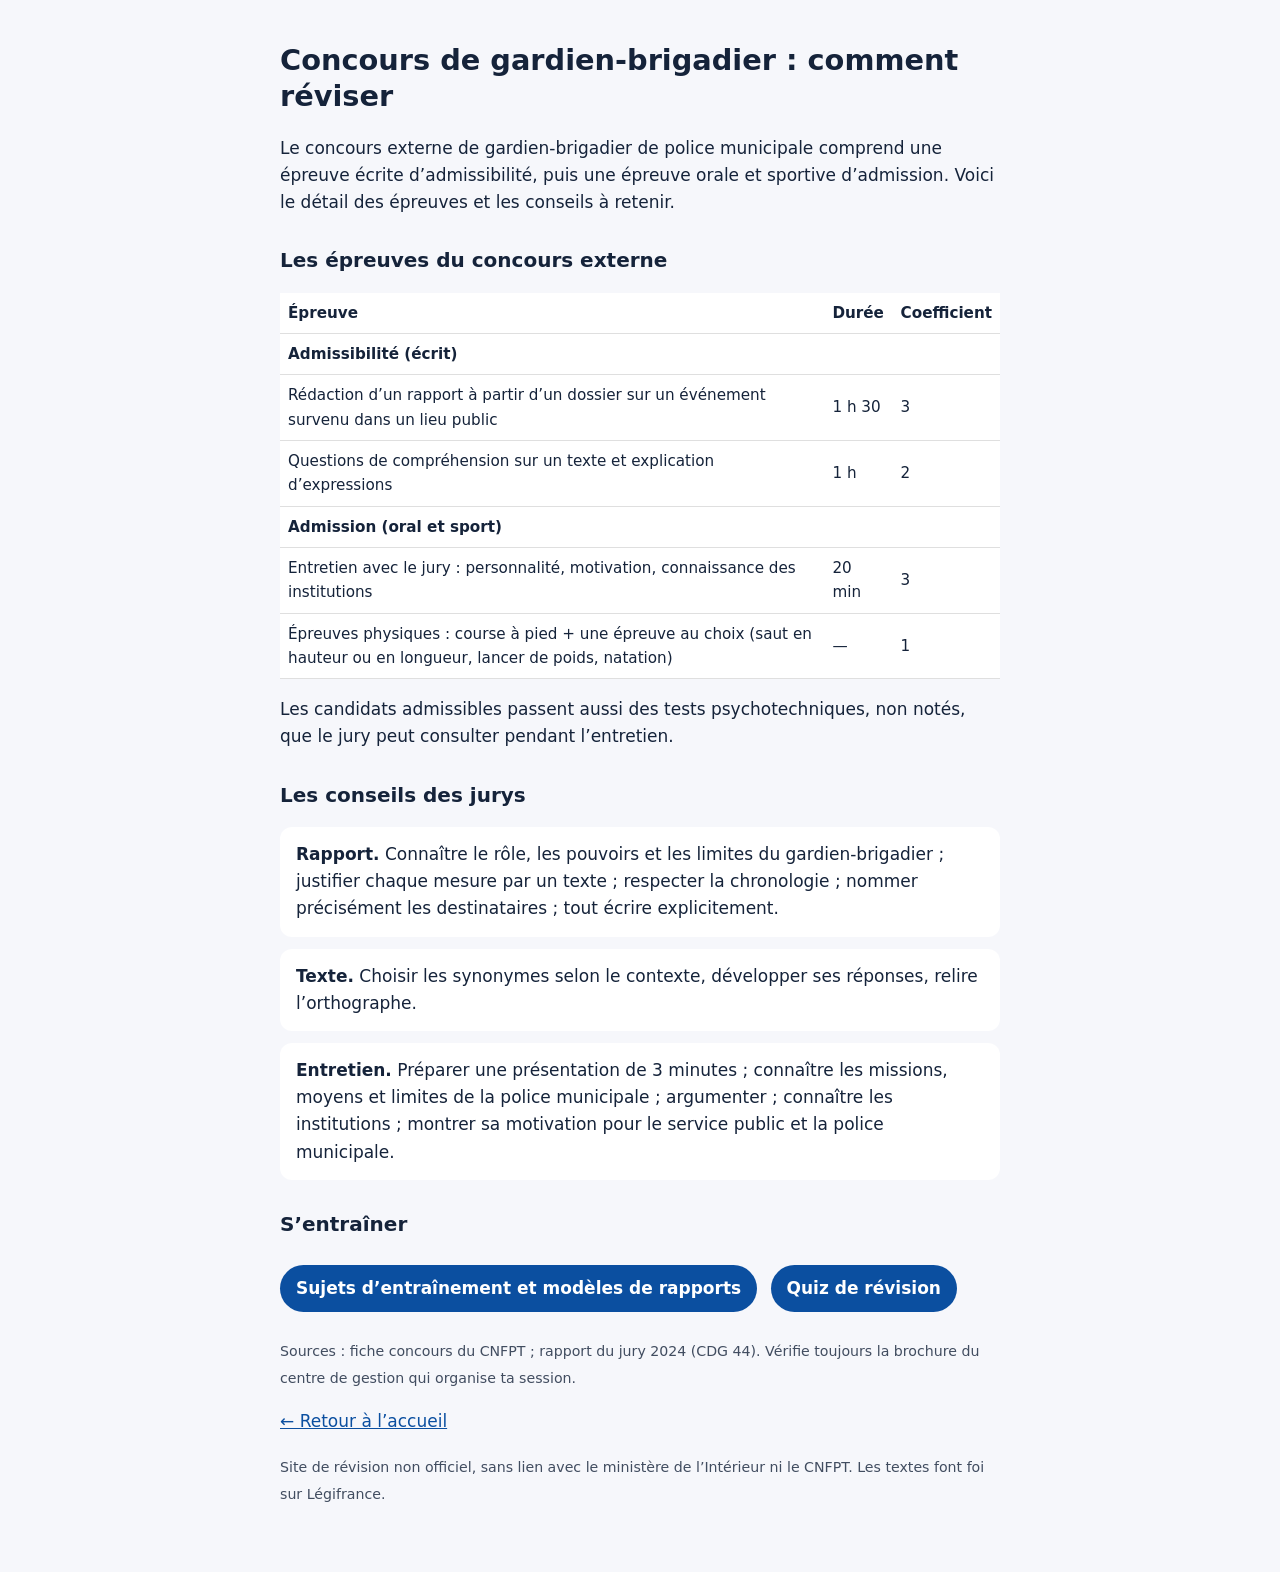
==== concours-gardien-brigadier/index.html @ be0a2b65 "Migration du site La Police Municipale vers le compte Altar037-ux Adresse principale : https://altar" ====
<!doctype html>
<html lang="fr">
<head>
<meta charset="utf-8">
<meta name="viewport" content="width=device-width, initial-scale=1">
<title>Concours de gardien-brigadier : épreuves et conseils | La Police Municipale</title>
<meta name="description" content="Épreuves du concours externe de gardien-brigadier, coefficients, conseils des jurys et pistes de révision.">
<link rel="canonical" href="https://altar037-ux.github.io/concours-gardien-brigadier/">
<meta property="og:title" content="Concours de gardien-brigadier : épreuves et conseils | La Police Municipale">
<meta property="og:description" content="Épreuves du concours externe de gardien-brigadier, coefficients, conseils des jurys et pistes de révision.">
<meta property="og:url" content="https://altar037-ux.github.io/concours-gardien-brigadier/">
<meta property="og:type" content="article">
<meta property="og:image" content="https://altar037-ux.github.io/og-image.png">
<link rel="icon" href="/favicon.ico" sizes="48x48">
<link rel="icon" type="image/png" href="/favicon.png" sizes="192x192">
<style>
:root{--bg:#f6f7fb;--fg:#15233a;--accent:#0b4fa0;--card:#fff}
@media (prefers-color-scheme: dark){:root:not([data-theme="light"]){--bg:#0f1b2d;--fg:#e8eef8;--accent:#8ab8ff;--card:#17263d}}
:root[data-theme="dark"]{--bg:#0f1b2d;--fg:#e8eef8;--accent:#8ab8ff;--card:#17263d}
body{margin:0;background:var(--bg);color:var(--fg);font:17px/1.6 system-ui,sans-serif}
main{max-width:720px;margin:0 auto;padding:24px 16px 48px}
h1{font-size:1.8rem;line-height:1.25} h2{font-size:1.25rem;margin-top:28px}
a{color:var(--accent)}
table{width:100%;border-collapse:collapse;font-size:.95rem;background:var(--card)}
th,td{text-align:left;padding:8px;border-bottom:1px solid #8884}
.box{background:var(--card);border-radius:12px;padding:14px 16px;margin:12px 0}
.cta{display:inline-block;margin:8px 8px 8px 0;padding:10px 16px;border-radius:999px;background:var(--accent);color:#fff;text-decoration:none;font-weight:600}
small{opacity:.8}
</style>
</head>
<body>
<main>
<h1>Concours de gardien-brigadier : comment réviser</h1>
<p>Le concours externe de gardien-brigadier de police municipale comprend une épreuve écrite d’admissibilité, puis une épreuve orale et sportive d’admission. Voici le détail des épreuves et les conseils à retenir.</p>
<h2>Les épreuves du concours externe</h2>
<table>
<tr><th>Épreuve</th><th>Durée</th><th>Coefficient</th></tr>
<tr><td colspan="3"><b>Admissibilité (écrit)</b></td></tr>
<tr><td>Rédaction d’un rapport à partir d’un dossier sur un événement survenu dans un lieu public</td><td>1 h 30</td><td>3</td></tr>
<tr><td>Questions de compréhension sur un texte et explication d’expressions</td><td>1 h</td><td>2</td></tr>
<tr><td colspan="3"><b>Admission (oral et sport)</b></td></tr>
<tr><td>Entretien avec le jury : personnalité, motivation, connaissance des institutions</td><td>20 min</td><td>3</td></tr>
<tr><td>Épreuves physiques : course à pied + une épreuve au choix (saut en hauteur ou en longueur, lancer de poids, natation)</td><td>—</td><td>1</td></tr>
</table>
<p>Les candidats admissibles passent aussi des tests psychotechniques, non notés, que le jury peut consulter pendant l’entretien.</p>
<h2>Les conseils des jurys</h2>
<div class="box"><b>Rapport.</b> Connaître le rôle, les pouvoirs et les limites du gardien-brigadier ; justifier chaque mesure par un texte ; respecter la chronologie ; nommer précisément les destinataires ; tout écrire explicitement.</div>
<div class="box"><b>Texte.</b> Choisir les synonymes selon le contexte, développer ses réponses, relire l’orthographe.</div>
<div class="box"><b>Entretien.</b> Préparer une présentation de 3 minutes ; connaître les missions, moyens et limites de la police municipale ; argumenter ; connaître les institutions ; montrer sa motivation pour le service public et la police municipale.</div>
<h2>S’entraîner</h2>
<p>
<a class="cta" href="https://altar037-ux.github.io/#concours">Sujets d’entraînement et modèles de rapports</a>
<a class="cta" href="https://altar037-ux.github.io/#quiz">Quiz de révision</a>
</p>
<p><small>Sources : fiche concours du CNFPT ; rapport du jury 2024 (CDG 44). Vérifie toujours la brochure du centre de gestion qui organise ta session.</small></p>
<p><a href="https://altar037-ux.github.io/">← Retour à l’accueil</a></p>
<p><small>Site de révision non officiel, sans lien avec le ministère de l’Intérieur ni le CNFPT. Les textes font foi sur Légifrance.</small></p>
</main>
</body>
</html>
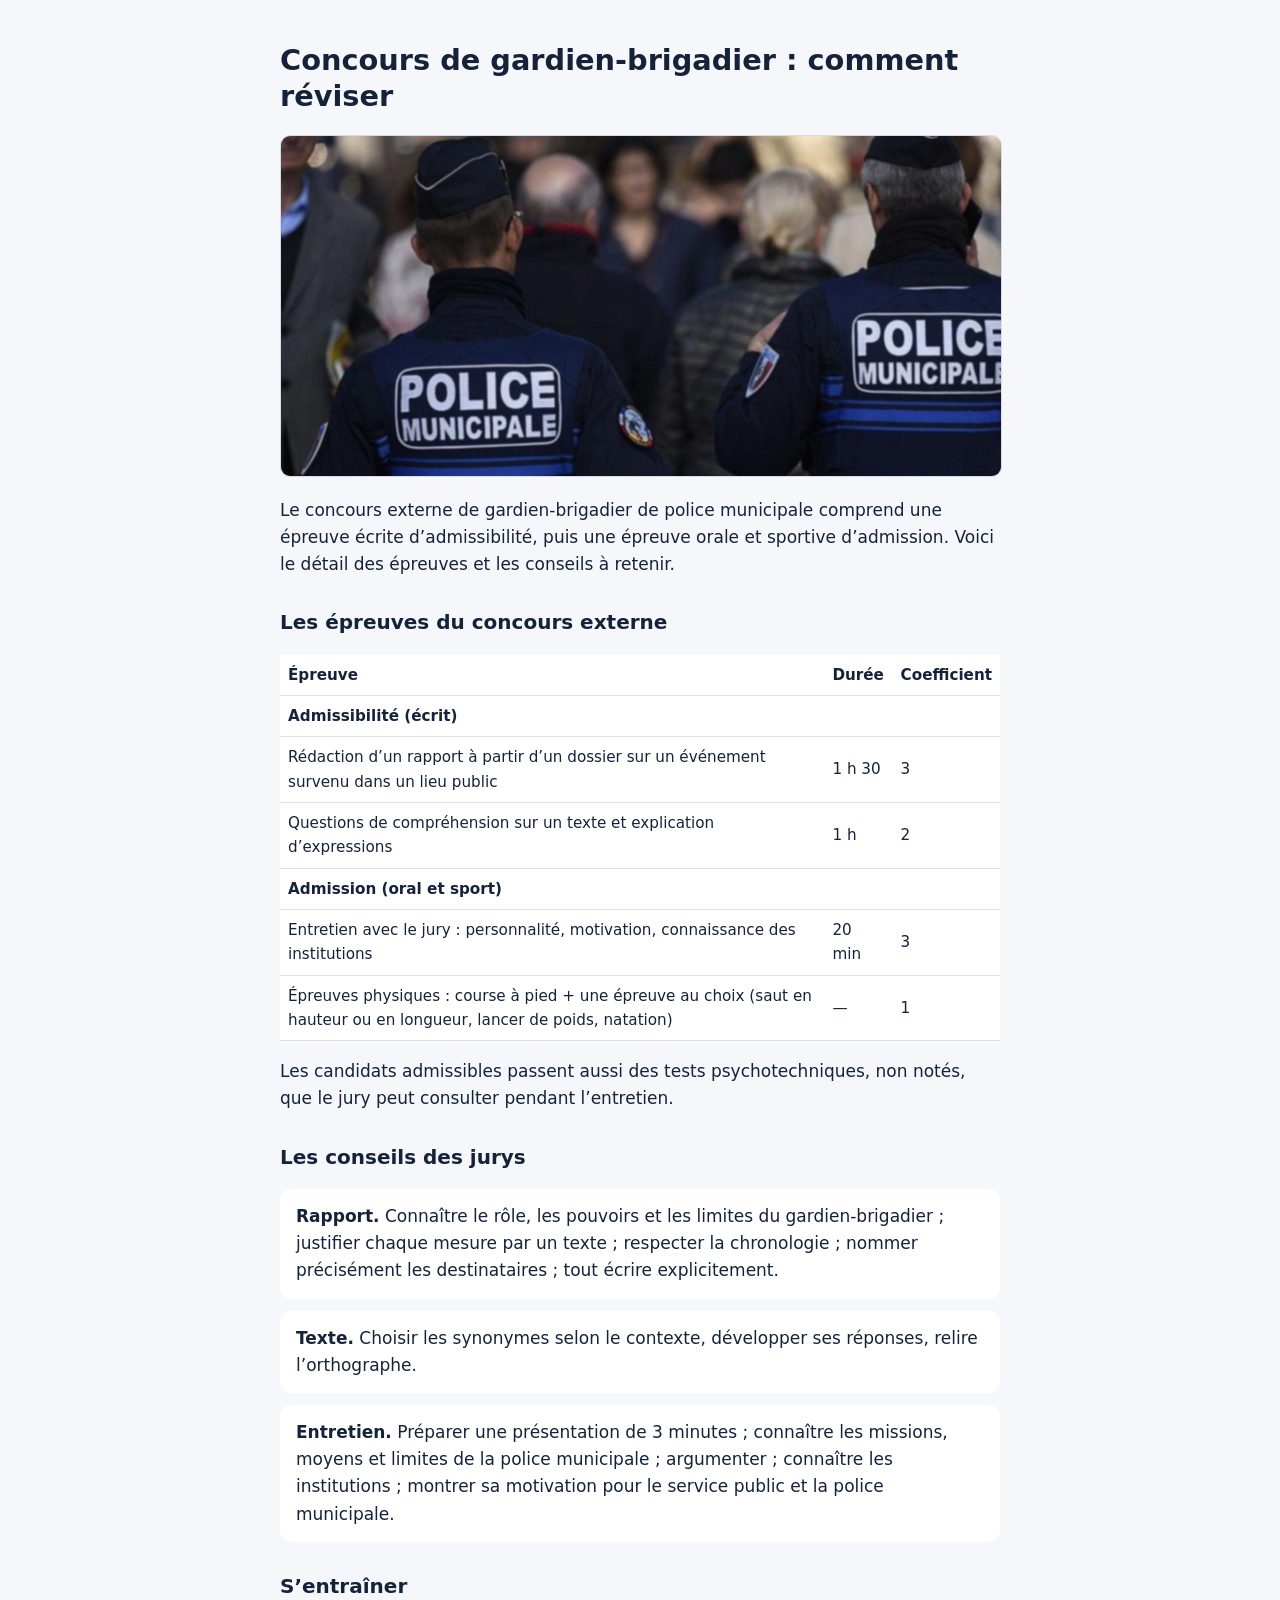
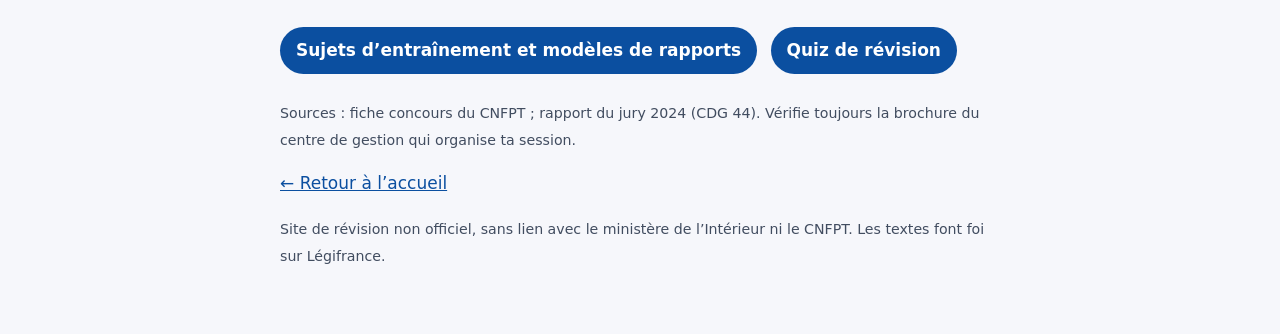
==== commit 27a950d0: "Photos de police municipale dans les rubriques - Accueil : photo de la tour Eiffel avec agents (lége" ====
--- a/concours-gardien-brigadier/index.html
+++ b/concours-gardien-brigadier/index.html
@@ -31,6 +31,8 @@
 <body>
 <main>
 <h1>Concours de gardien-brigadier : comment réviser</h1>
+<figure class="photo"><img src="../images/concours-gardien.jpg" width="1000" height="564" loading="lazy" alt="Des agents de police municipale en uniforme, de dos, dans une rue animée"></figure>
+<style>.photo{margin:0 0 20px}.photo img{display:block;width:100%;height:auto;max-height:340px;object-fit:cover;border-radius:10px;border:1px solid #d6dbe6}</style>
 <p>Le concours externe de gardien-brigadier de police municipale comprend une épreuve écrite d’admissibilité, puis une épreuve orale et sportive d’admission. Voici le détail des épreuves et les conseils à retenir.</p>
 <h2>Les épreuves du concours externe</h2>
 <table>
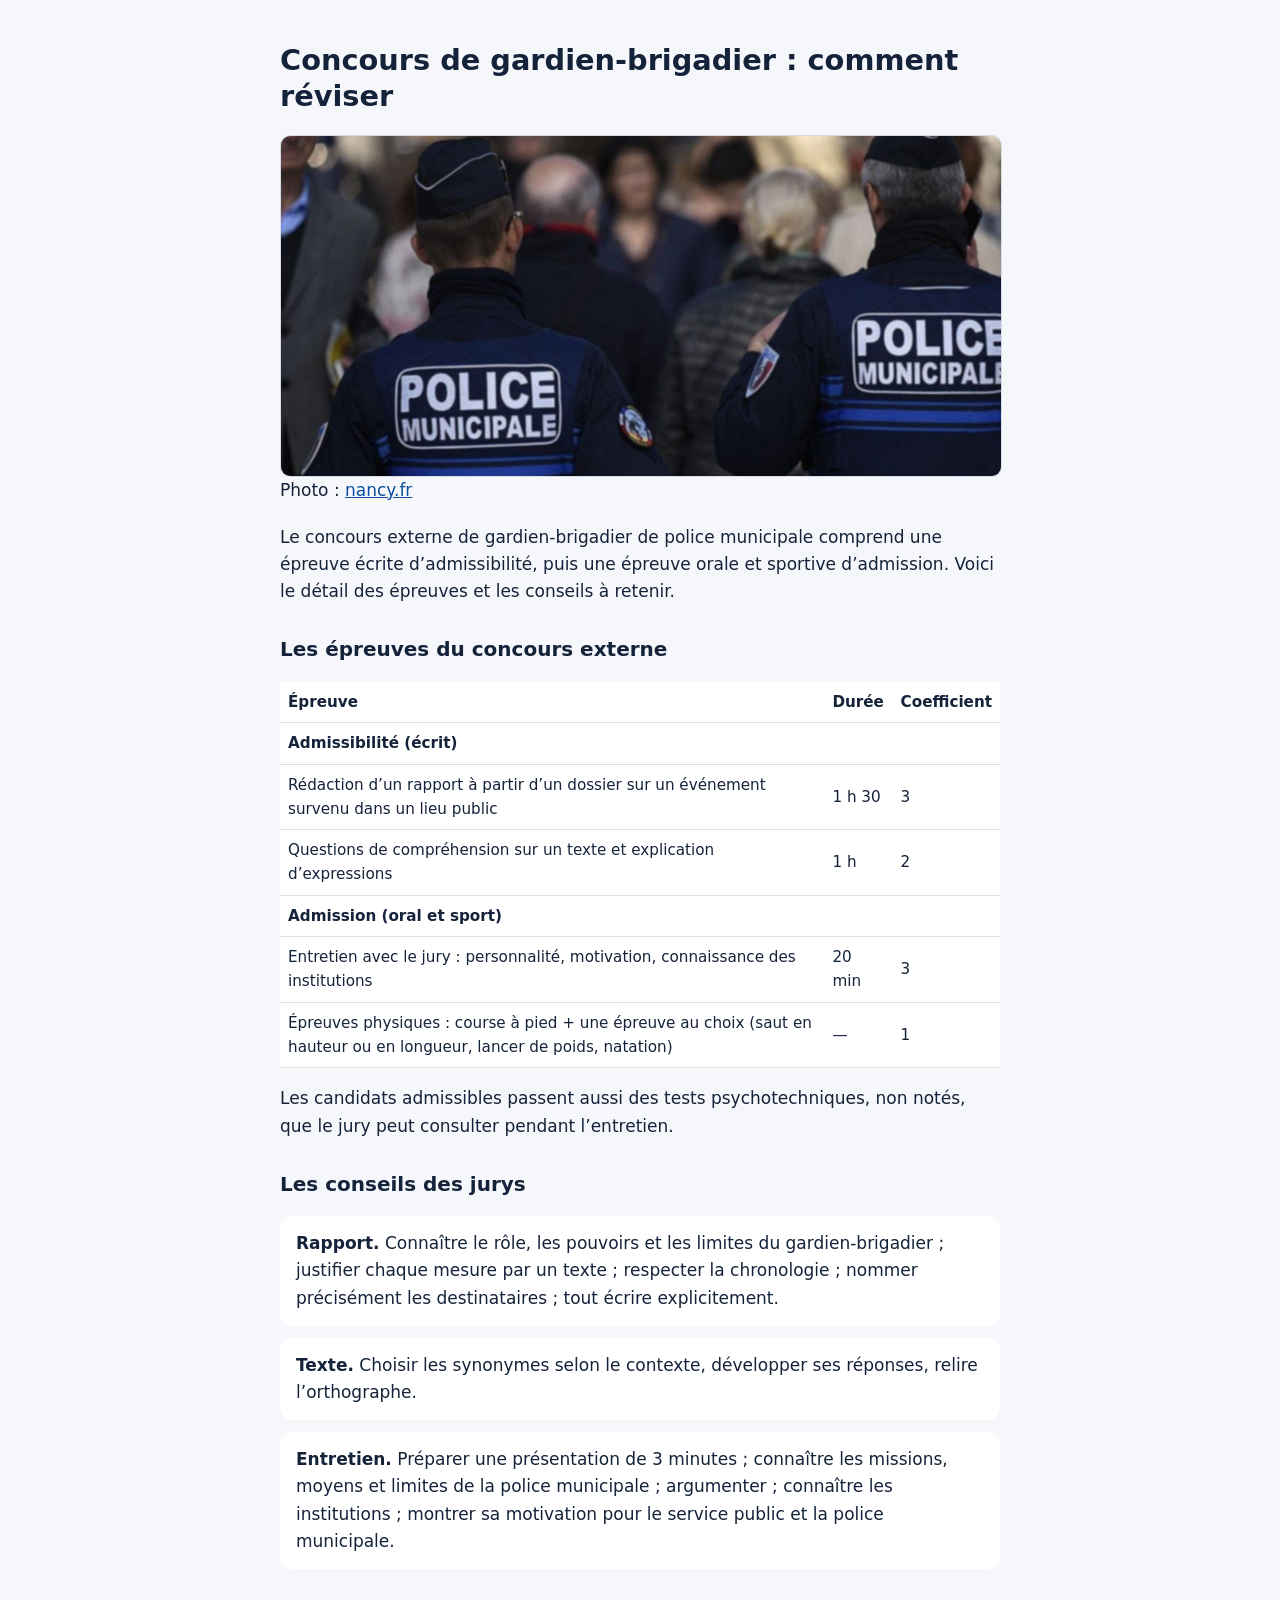
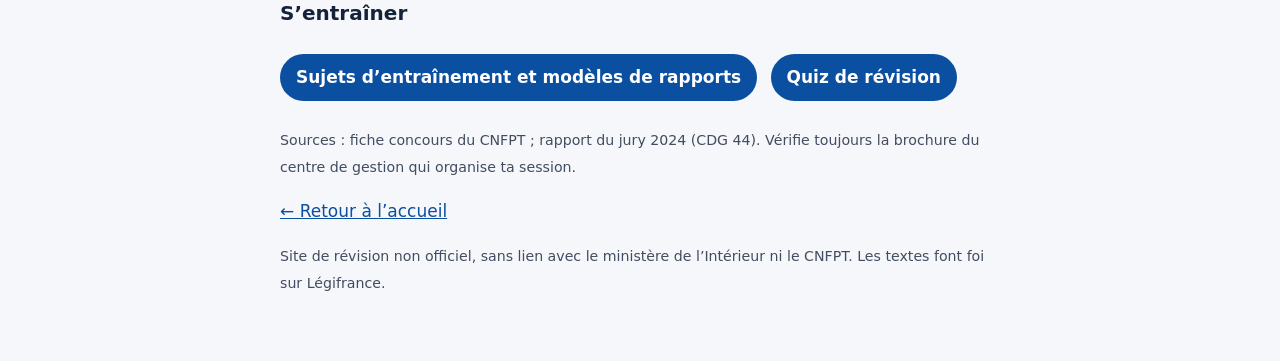
==== commit 45fa60ff: "Crédits des photos : légendes sur les rubriques et liste dans les mentions légales Co-Authored-By: C" ====
--- a/concours-gardien-brigadier/index.html
+++ b/concours-gardien-brigadier/index.html
@@ -31,7 +31,7 @@
 <body>
 <main>
 <h1>Concours de gardien-brigadier : comment réviser</h1>
-<figure class="photo"><img src="../images/concours-gardien.jpg" width="1000" height="564" loading="lazy" alt="Des agents de police municipale en uniforme, de dos, dans une rue animée"></figure>
+<figure class="photo"><img src="../images/concours-gardien.jpg" width="1000" height="564" loading="lazy" alt="Des agents de police municipale en uniforme, de dos, dans une rue animée"><figcaption class="foot">Photo : <a href="https://www.nancy.fr/" target="_blank" rel="noopener">nancy.fr</a></figcaption></figure>
 <style>.photo{margin:0 0 20px}.photo img{display:block;width:100%;height:auto;max-height:340px;object-fit:cover;border-radius:10px;border:1px solid #d6dbe6}</style>
 <p>Le concours externe de gardien-brigadier de police municipale comprend une épreuve écrite d’admissibilité, puis une épreuve orale et sportive d’admission. Voici le détail des épreuves et les conseils à retenir.</p>
 <h2>Les épreuves du concours externe</h2>
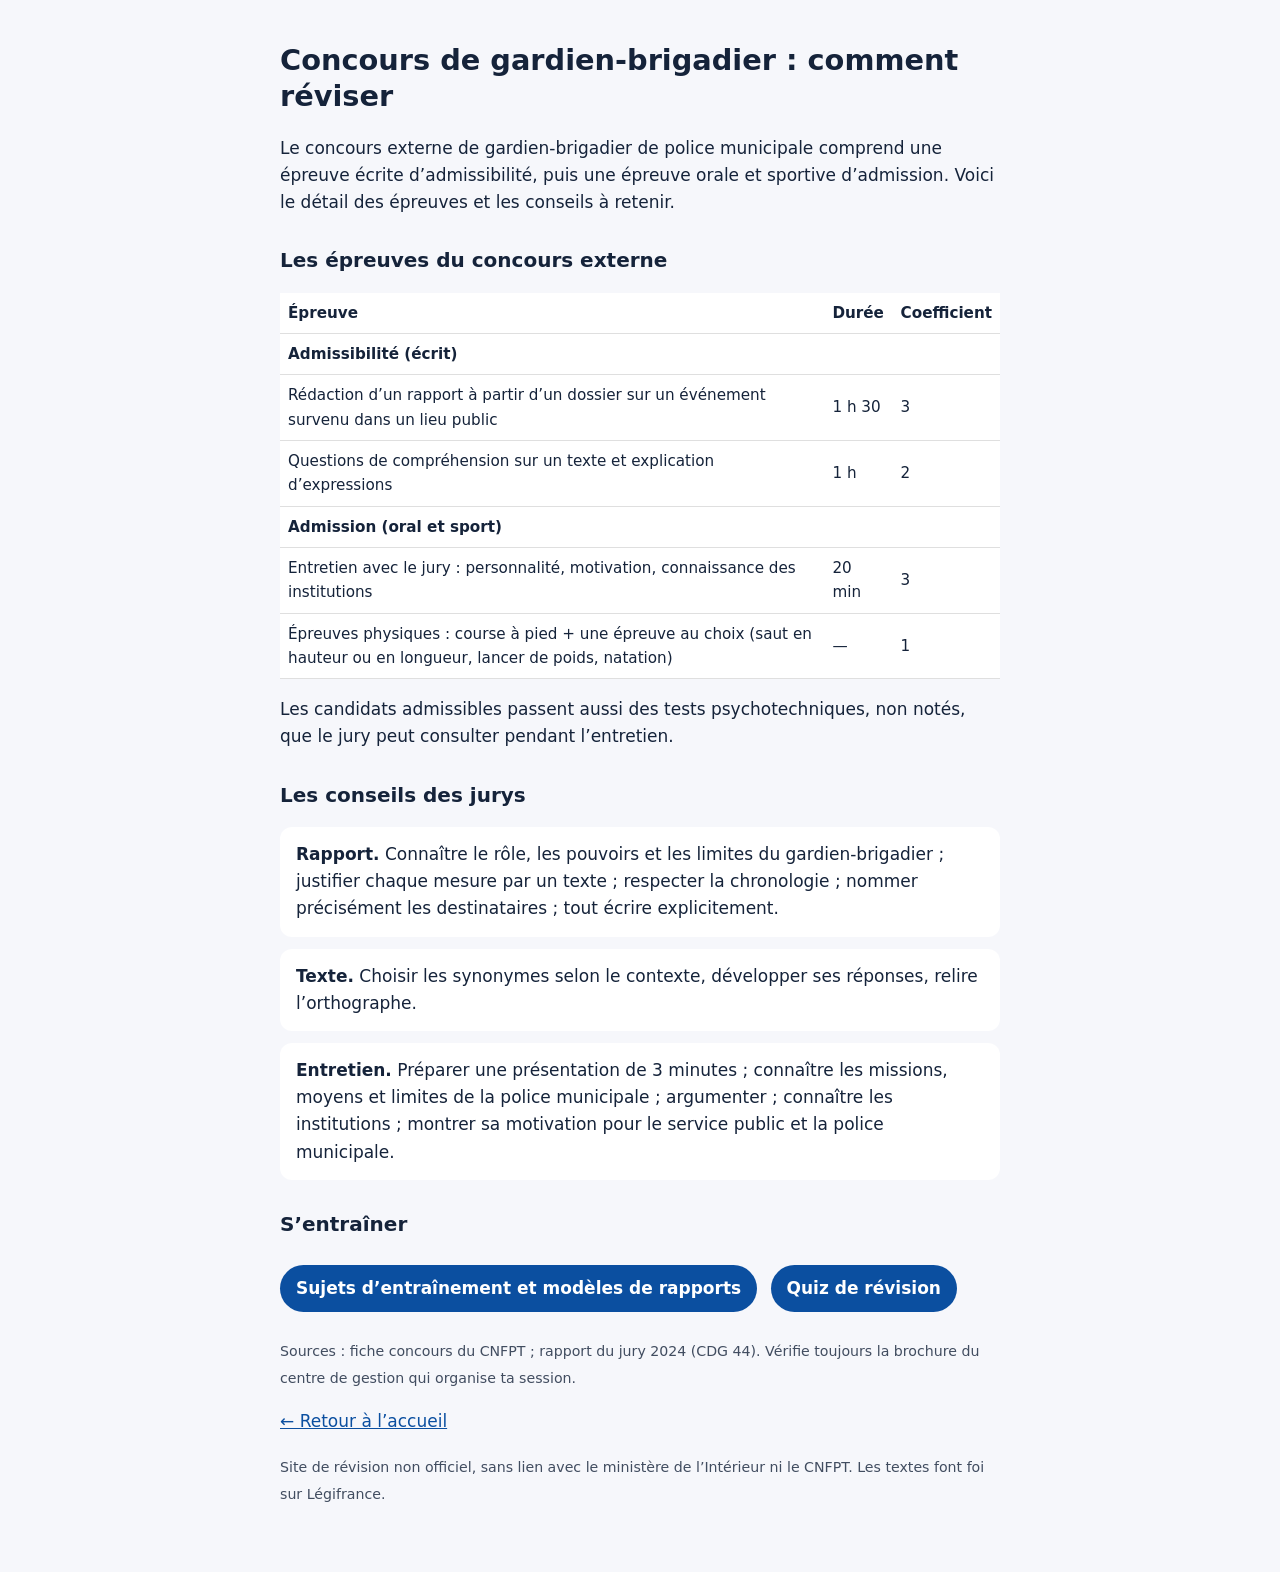
==== commit 87623014: "Retire les photos web et leurs crédits, retour à l'illustration d'accueil Annule 27a950d et 45fa60f " ====
--- a/concours-gardien-brigadier/index.html
+++ b/concours-gardien-brigadier/index.html
@@ -31,8 +31,6 @@
 <body>
 <main>
 <h1>Concours de gardien-brigadier : comment réviser</h1>
-<figure class="photo"><img src="../images/concours-gardien.jpg" width="1000" height="564" loading="lazy" alt="Des agents de police municipale en uniforme, de dos, dans une rue animée"><figcaption class="foot">Photo : <a href="https://www.nancy.fr/" target="_blank" rel="noopener">nancy.fr</a></figcaption></figure>
-<style>.photo{margin:0 0 20px}.photo img{display:block;width:100%;height:auto;max-height:340px;object-fit:cover;border-radius:10px;border:1px solid #d6dbe6}</style>
 <p>Le concours externe de gardien-brigadier de police municipale comprend une épreuve écrite d’admissibilité, puis une épreuve orale et sportive d’admission. Voici le détail des épreuves et les conseils à retenir.</p>
 <h2>Les épreuves du concours externe</h2>
 <table>
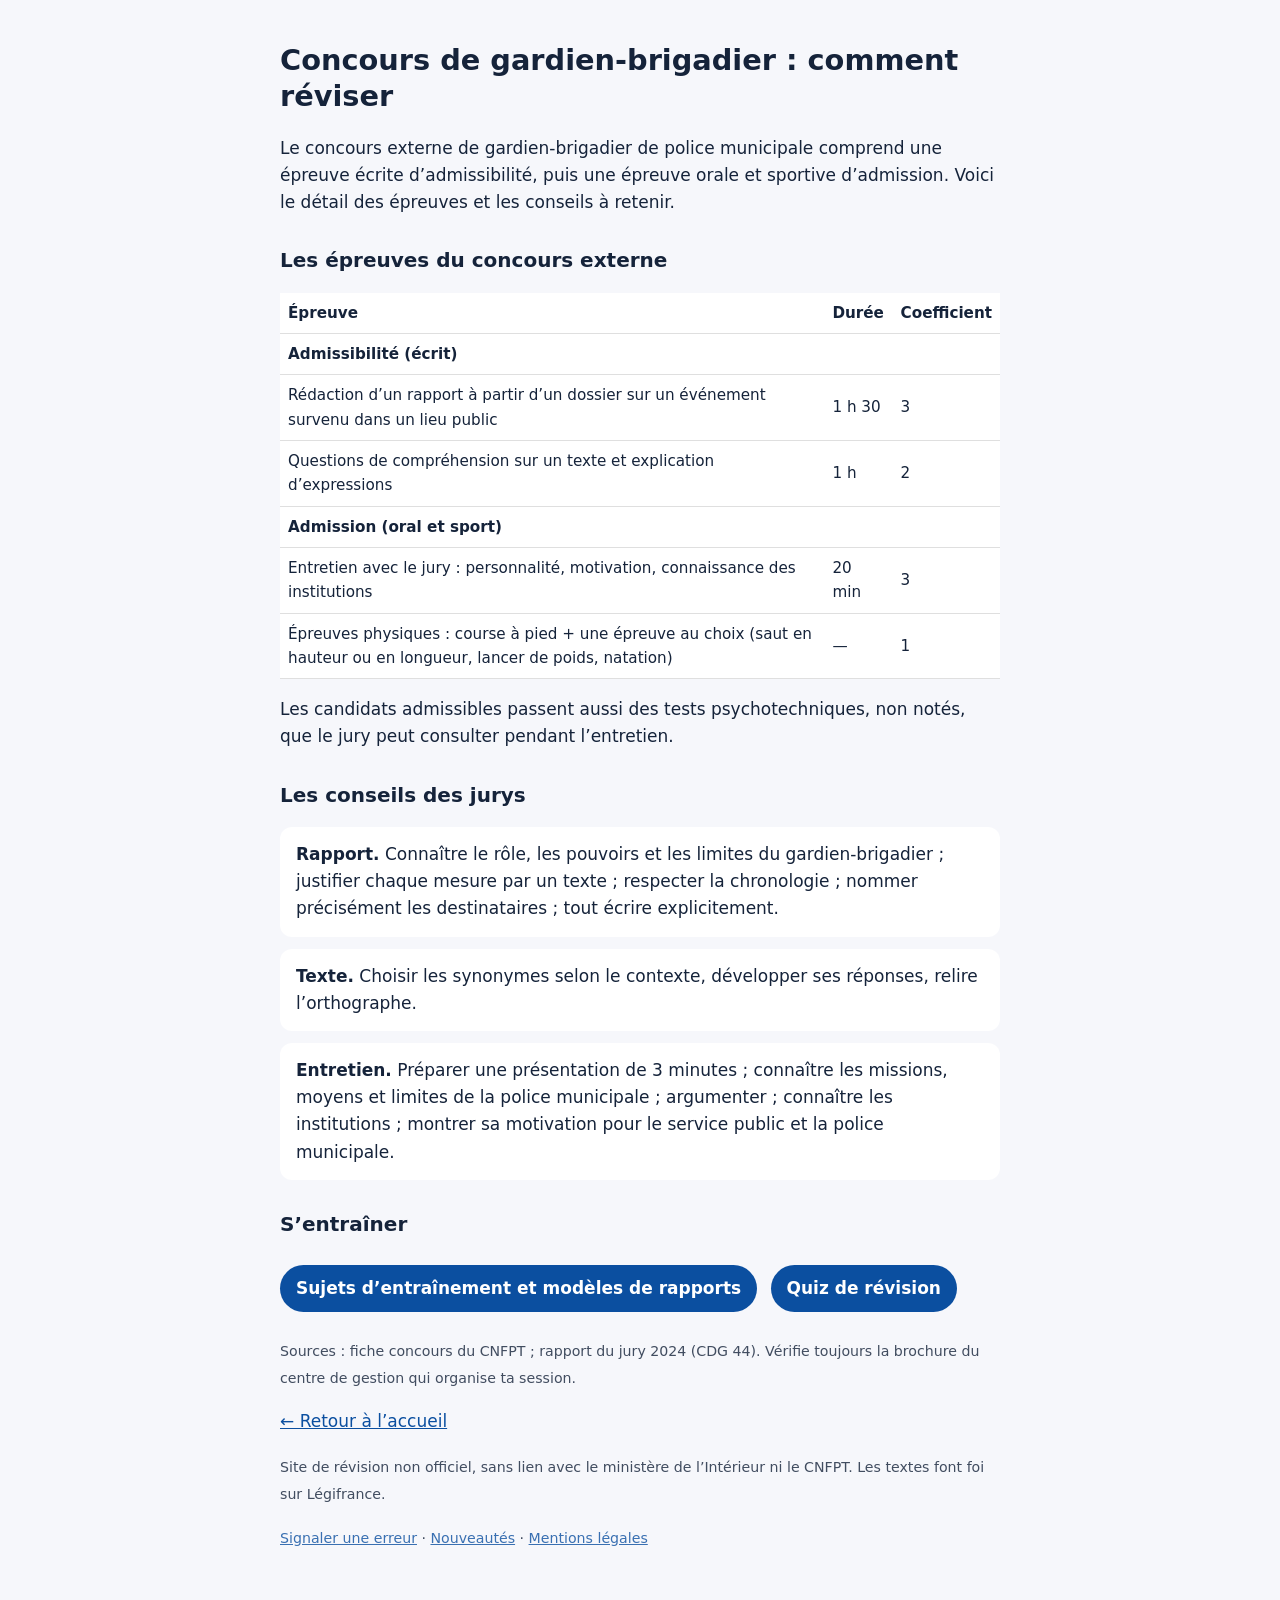
==== commit c62502a9: "Pied de page : liens Signaler une erreur, Nouveautés et Mentions légales sur les sous-pages Co-Autho" ====
--- a/concours-gardien-brigadier/index.html
+++ b/concours-gardien-brigadier/index.html
@@ -55,6 +55,7 @@
 <p><small>Sources : fiche concours du CNFPT ; rapport du jury 2024 (CDG 44). Vérifie toujours la brochure du centre de gestion qui organise ta session.</small></p>
 <p><a href="https://altar037-ux.github.io/">← Retour à l’accueil</a></p>
 <p><small>Site de révision non officiel, sans lien avec le ministère de l’Intérieur ni le CNFPT. Les textes font foi sur Légifrance.</small></p>
+<p><small><a href="mailto:altar037.development@gmail.com?subject=Signalement%20-%20La%20Police%20Municipale">Signaler une erreur</a> · <a href="https://altar037-ux.github.io/nouveautes/">Nouveautés</a> · <a href="https://altar037-ux.github.io/#legal">Mentions légales</a></small></p>
 </main>
 </body>
 </html>
